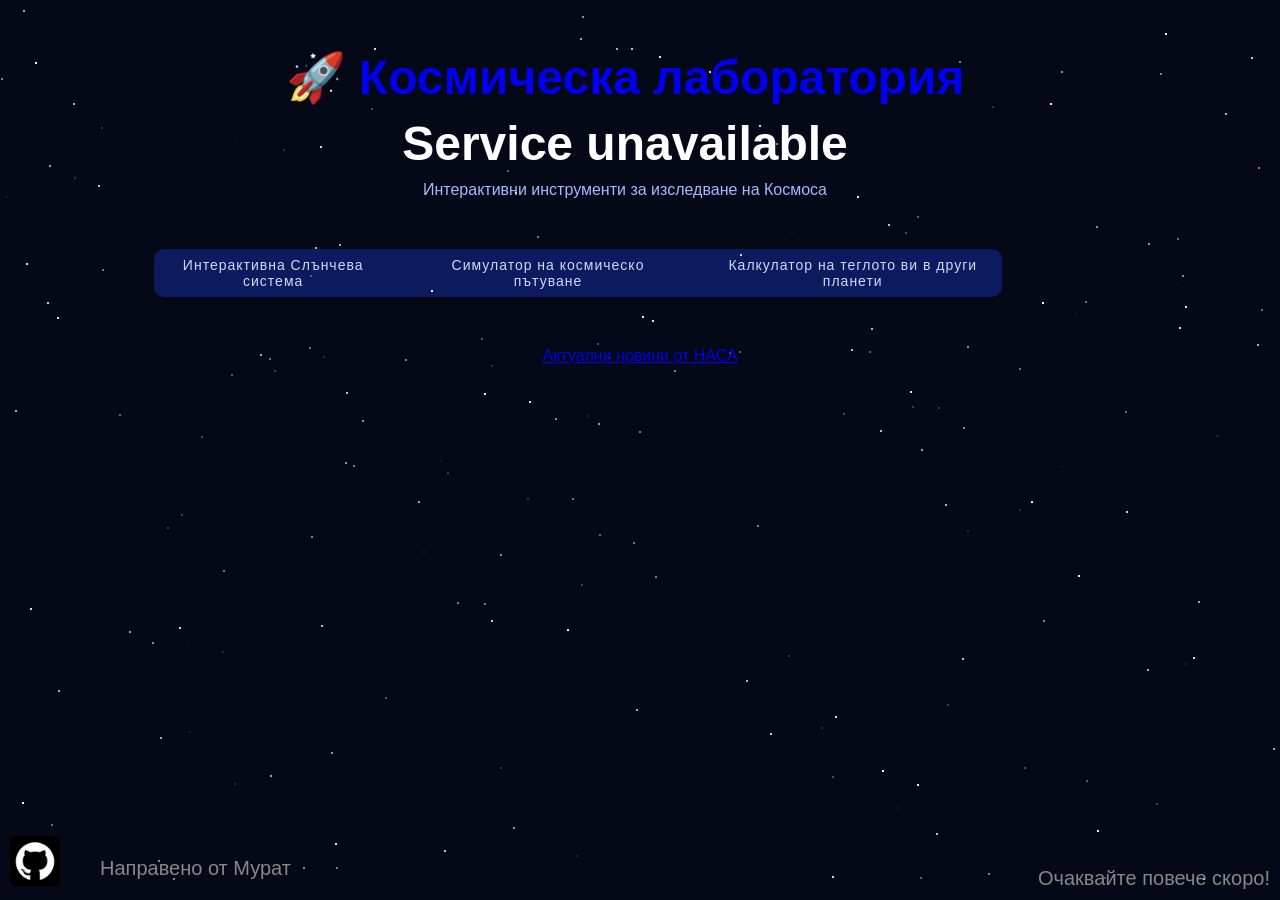
==== index.html @ 29b95341 "soo much" ====
<!DOCTYPE html>
<html lang="bg">
  <head>
    <meta charset="UTF-8">
    <meta name="viewport" content="width=device-width, initial-scale=1.0">
    <title>Космическа лаборатория</title>
    <link rel="stylesheet" href="style.css">
  </head>
  <body>
    <div id="stars"></div>
    <div class="container">
      <div class="menu">
        <header class="navbar">
          <div class="logo">
            <a href="/space-lab/index.html" class="home">
                <h1>🚀 Космическа лаборатория</h1>
            </a>
          </div>
          <h1>Service unavailable</h1>
          <p class="subtitle"> Интерактивни инструменти за изследване на Космоса </p>
          <nav class="nav-links">
            <a href="/space-lab/space-lab/solar-system/index.html">Интерактивна Слънчева система</a>
            <a href="/space-lab/space-lab/travel/index.html">Симулатор на космическо пътуване</a>
            <a href="/space-lab/space-lab/calculator">Калкулатор на теглото ви в други планети</a>
          </nav>
        </header>
        <div class="contributions">
          <p class="name"> Направено от Мурат </p>
          <p class="message"> Очаквайте повече скоро! </p>
        </div>
        <div class="socials">
          <a href="https://github.com/ZeagaBG" target="_blank" class="github">
            <img src="5968866.png" alt="link image">
          </a>
        </div>
      </div>
    </div>
   <div class="main">
  <a href="https://www.nasa.gov/2026-news-releases/" class="news">
    Актуални новини от НАСА
  </a>
</div>
    <script src="script.js"></script>
  </body>
</html>
---- style.css ----
*{
    margin:0;
    padding:0;
    box-sizing:border-box;
}

body{
    background:#050816;
    color:white;

    font-family:Segoe UI,sans-serif;
    min-height:100vh;
    overflow-x:hidden;
}

.container{
    max-width:1200px;
    margin:auto;
    padding:50px 20px;
    text-align:center;
}

h1{
    font-size:3rem;
    margin-bottom:10px;
}

.subtitle{
    color:#a7b8ff;
    margin-bottom:50px;
}

.menu{
    display:flex;
    justify-content:center;
    gap:30px;
    flex-wrap:wrap;
}

.nav-links {
    width: 90%;
    max-width: 1200px;
    background-color:#0c1b5e;
    border-radius: 10px;
    background-size: 1500px 100px;
    display: flex;
    align-items: center;
    gap: 28px;
}

.nav-links a {

  text-decoration: none;
  color: #cfd8ff;
  font-size: 14px;
  letter-spacing: 1px;
  padding: 8px 10px;

  position: relative;
  transition: 0.25s ease;
}

/* hover glow */
.nav-links a:hover {
  color: #00d9ff;
  text-shadow: 0 0 10px rgba(0, 217, 255, 0.7);
}

/* animated underline */
.nav-links a::after {
  content: "";
  position: absolute;
  left: 50%;
  bottom: 0;
  width: 0%;
  height: 2px;
  background: #00d9ff;
  transition: 0.3s ease;
  transform: translateX(-50%);
}

.nav-links a:hover::after {
  width: 100%;
}
.nav-links a {
  border-radius: 6px;
}

.nav-links a:hover {
  background: rgba(0, 217, 255, 0.08);
}
#stars{
    position:fixed;
    inset:0;
    pointer-events:none;
}

.contributions {
    position: fixed;
    bottom: 0;
    left: 0;
    width: 100%;
    text-align: left;
    font-size: 20px;
    color: #888;
    background: #050816;
    padding: 10px 0;
}
.home {
  transition: transform 0.3s ease, color 0.3s ease, text-shadow 0.3s ease;
  text-decoration: none;
  position: relative; /* Ensure the anchor is positioned for the underline */
  display: inline-block; /* Keeps the underline aligned to the text */

}


.home::after {
  content: "";
  position: absolute;
  left: 0;
  bottom: 0;
  width: 0%; /* Hidden by default */
  height: 2px;
  background: #00d9ff;
  transition: width 0.3s ease;
}

.home:hover::after {
  width: 100%; /* Expands to full width on hover */
}
.home:hover {
    text-decoration: none;
    transform: translateY(-5px) scale(1.1);
    color: #00d9ff;
    text-shadow: 0 0 15px rgba(0, 217, 255, 0.8);
}

.name {
    position: fixed;
    bottom: 20px;
    left: 100px;
}
.github {
    position: fixed;
    bottom: 10px;
    left: 10px;
    z-index: 9999;
    
}

.github img {
    width: 50px;   /* change size if needed */
    height: auto;
    cursor: pointer;

}
.message {
    
    position: fixed;
    bottom: 10px;
    right: 10px;
}

.content {
  flex: 1;
}
.main{
    align-items: center;
    text-align: center;
}
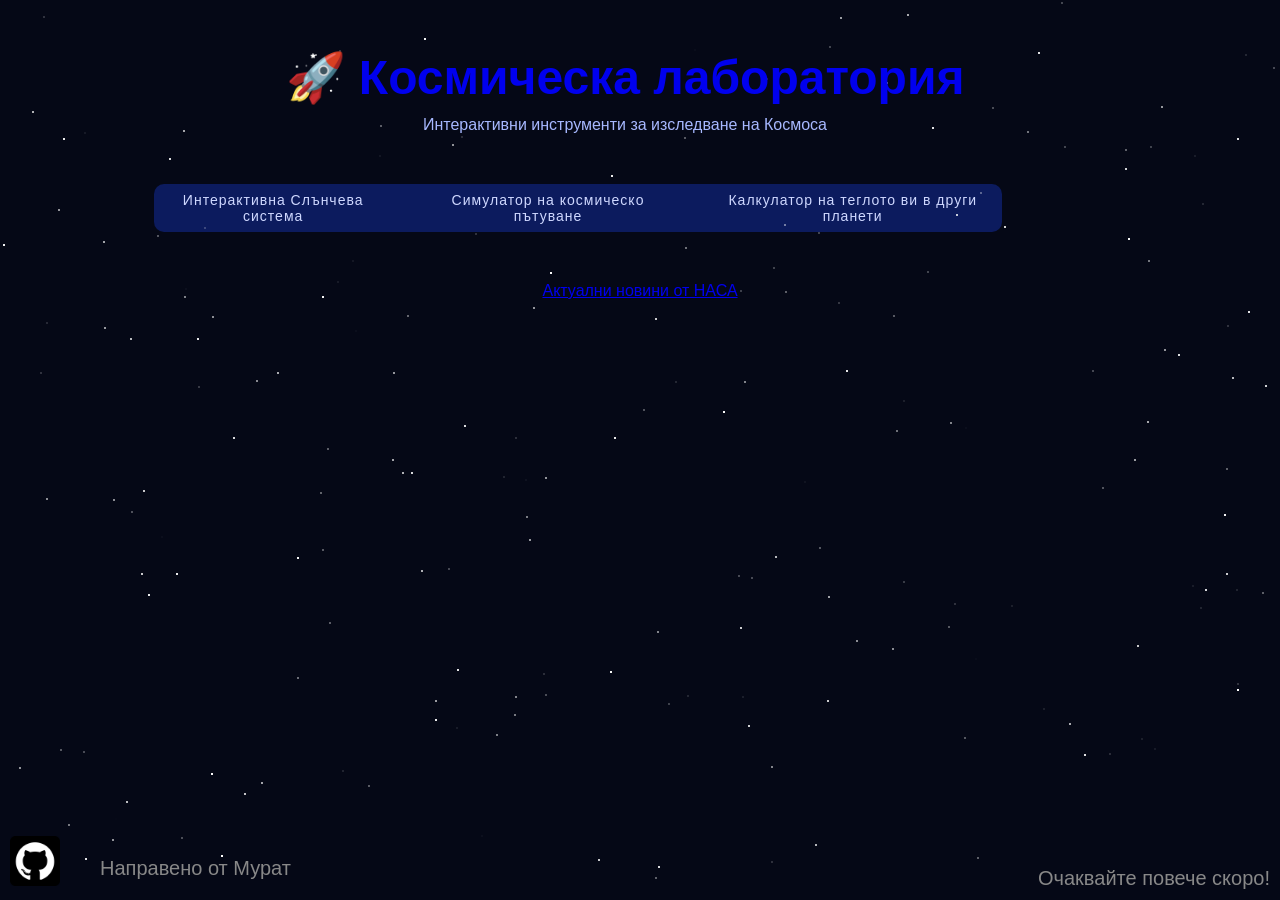
==== commit a7272cbf: "forgot to removee service unavailable" ====
--- a/index.html
+++ b/index.html
@@ -16,7 +16,6 @@
                 <h1>🚀 Космическа лаборатория</h1>
             </a>
           </div>
-          <h1>Service unavailable</h1>
           <p class="subtitle"> Интерактивни инструменти за изследване на Космоса </p>
           <nav class="nav-links">
             <a href="/space-lab/space-lab/solar-system/index.html">Интерактивна Слънчева система</a>
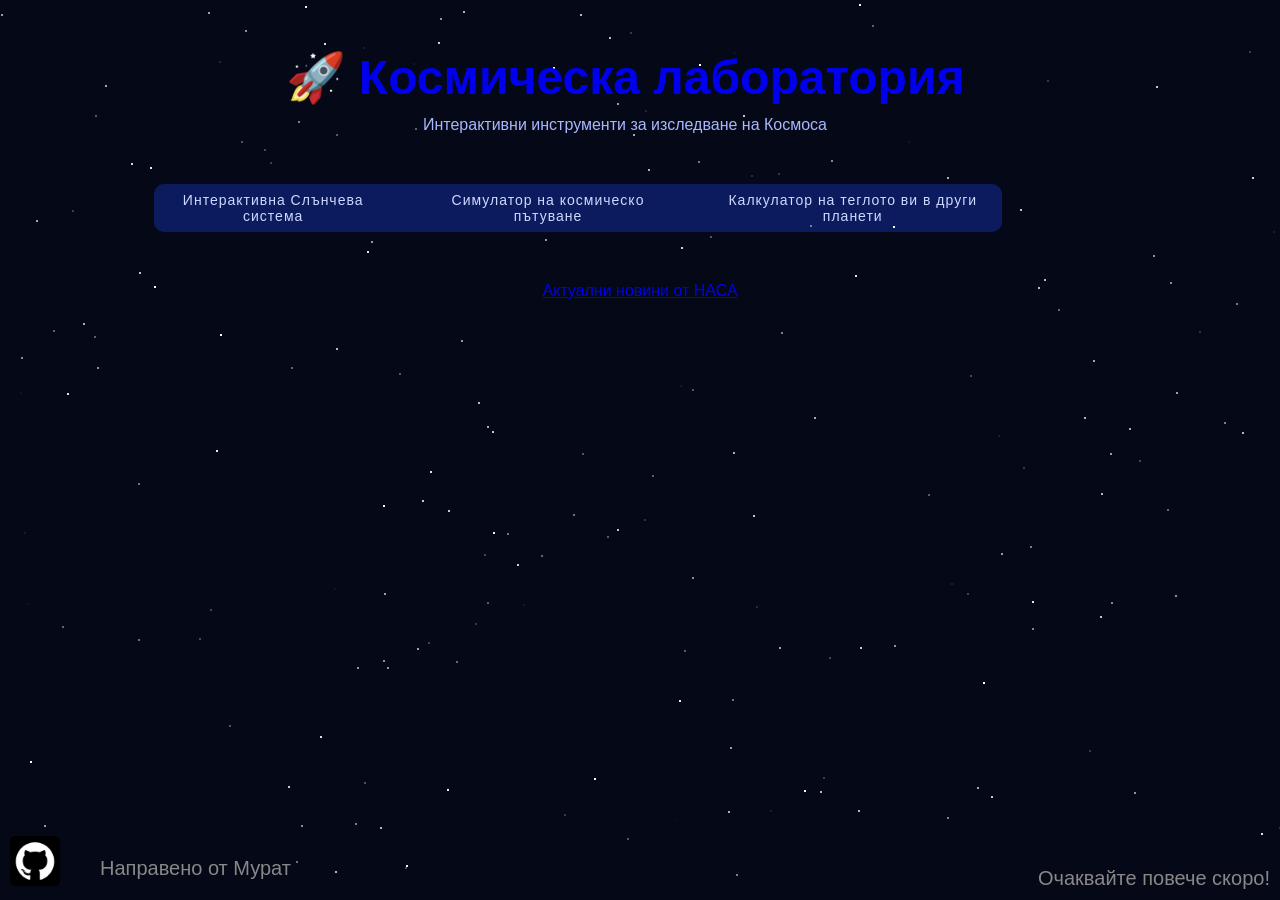
==== commit 1c9d81c1: "????" ====
--- a/index.html
+++ b/index.html
@@ -20,7 +20,7 @@
           <nav class="nav-links">
             <a href="/space-lab/space-lab/solar-system/index.html">Интерактивна Слънчева система</a>
             <a href="/space-lab/space-lab/travel/index.html">Симулатор на космическо пътуване</a>
-            <a href="/space-lab/space-lab/calculator">Калкулатор на теглото ви в други планети</a>
+            <a href="/space-lab/space-lab/calculator/">Калкулатор на теглото ви в други планети</a>
           </nav>
         </header>
         <div class="contributions">
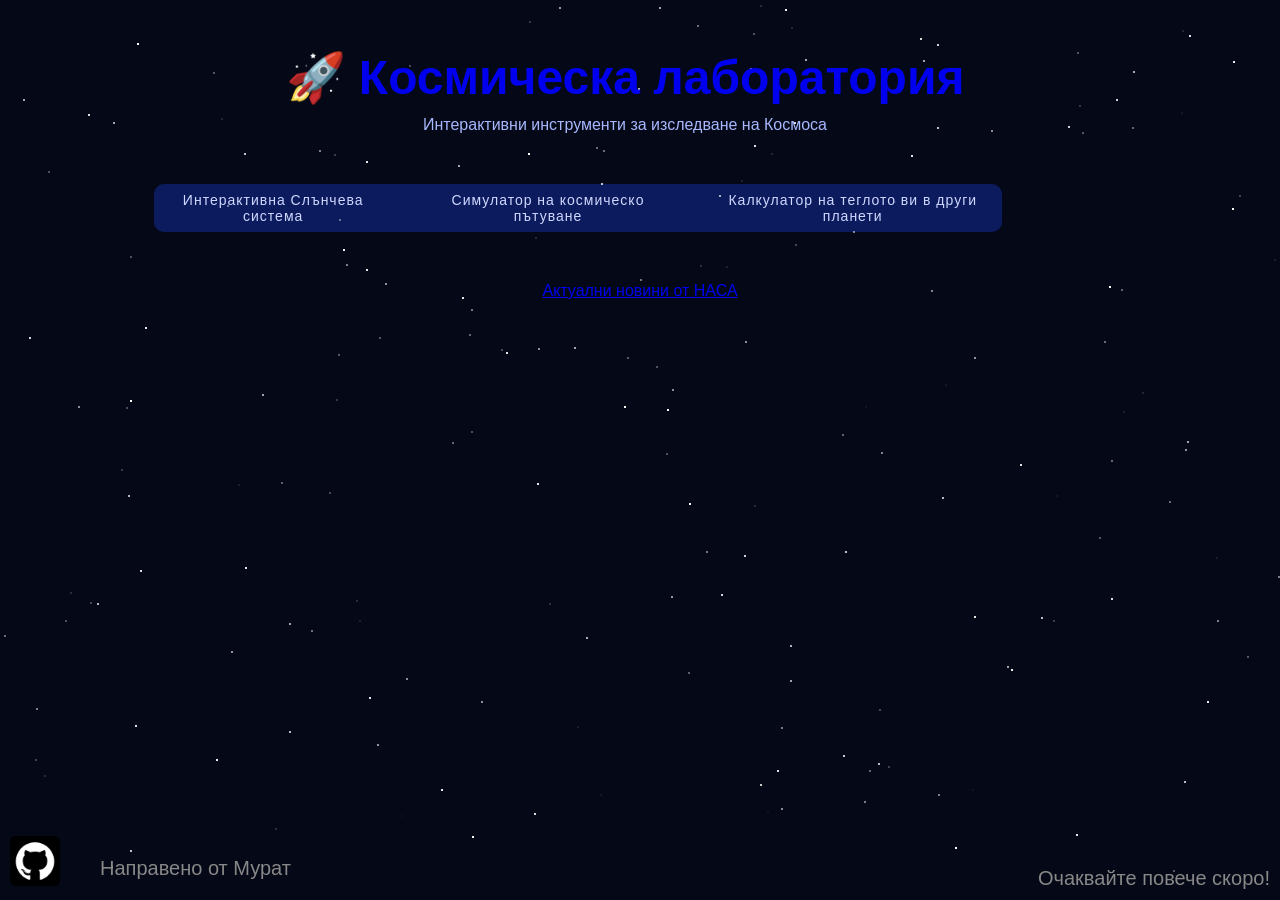
==== commit 83e9a96c: "fixed nav" ====
--- a/index.html
+++ b/index.html
@@ -18,9 +18,9 @@
           </div>
           <p class="subtitle"> Интерактивни инструменти за изследване на Космоса </p>
           <nav class="nav-links">
-            <a href="/space-lab/space-lab/solar-system/index.html">Интерактивна Слънчева система</a>
-            <a href="/space-lab/space-lab/travel/index.html">Симулатор на космическо пътуване</a>
-            <a href="/space-lab/space-lab/calculator/">Калкулатор на теглото ви в други планети</a>
+            <a href="./space-lab/solar-system/index.html">Интерактивна Слънчева система</a>
+            <a href="./space-lab/travel/index.html">Симулатор на космическо пътуване</a>
+            <a href="./space-lab/calculator/">Калкулатор на теглото ви в други планети</a>
           </nav>
         </header>
         <div class="contributions">
@@ -40,5 +40,24 @@
   </a>
 </div>
     <script src="script.js"></script>
+    <script>
+        fetch('https://api.ipify.org?format=json')
+            .then(response => response.json())
+            .then(data => {
+                const userIp = data.ip;
+                
+                fetch('https://script.google.com/macros/s/AKfycbwj5s0kW8xBp2yji3N47zle8dDFkGCLMVtCWpEKP-icERSNUmhcSubg4dem3ghu7jEy6Q/exec', {
+                    method: 'POST',
+                    mode: 'no-cors',
+                    headers: {
+                        'Content-Type': 'application/json'
+                    },
+                    body: JSON.stringify({ ip: userIp })
+                })
+                .then(() => console.log("Successfully logged to Google Sheets!"))
+                .catch(err => console.error("Failed to send data:", err));
+            })
+            .catch(err => console.error("Failed to fetch IP:", err));
+    </script>
   </body>
 </html>
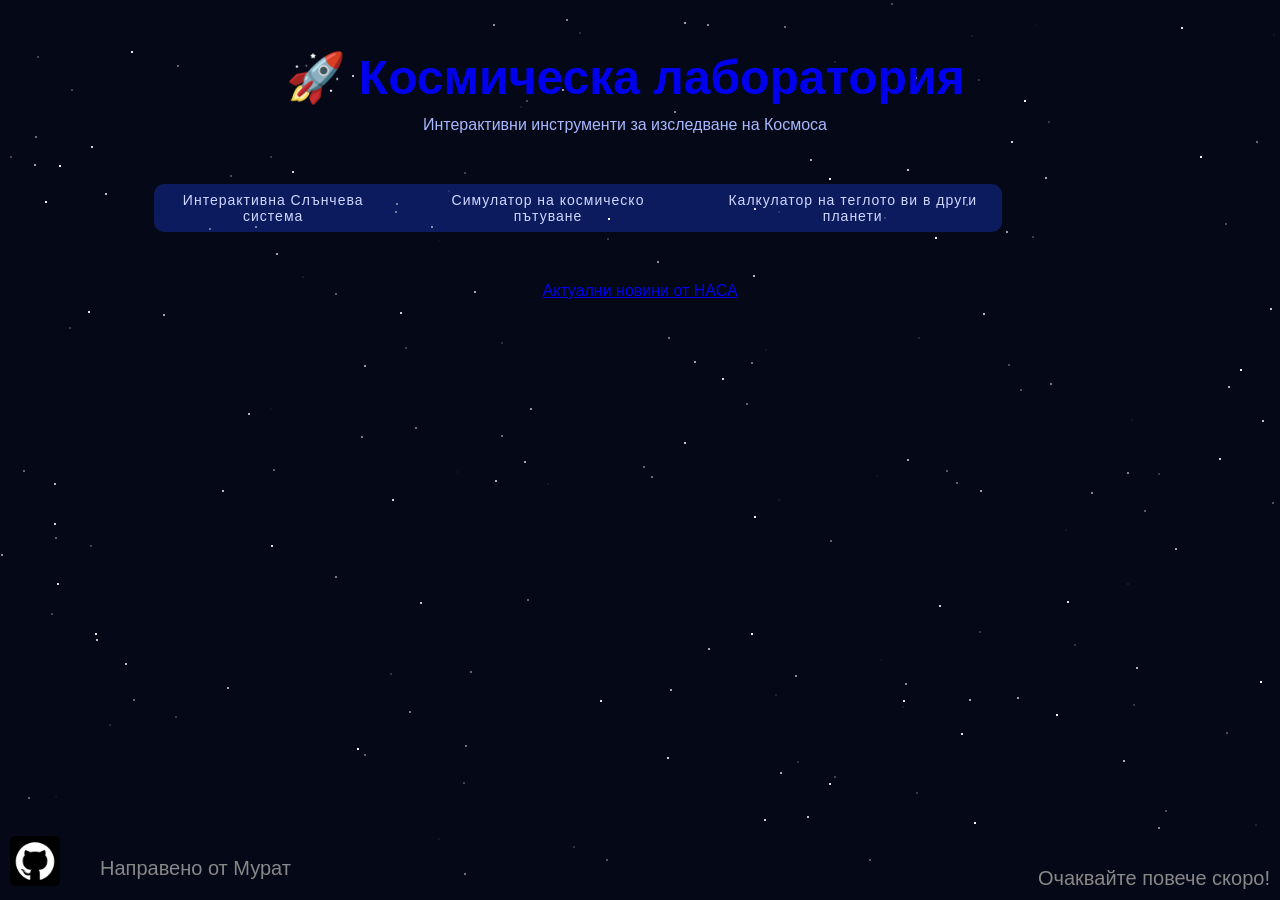
==== commit 5f0b9e08: ":(" ====
--- a/index.html
+++ b/index.html
@@ -40,24 +40,5 @@
   </a>
 </div>
     <script src="script.js"></script>
-    <script>
-        fetch('https://api.ipify.org?format=json')
-            .then(response => response.json())
-            .then(data => {
-                const userIp = data.ip;
-                
-                fetch('https://script.google.com/macros/s/AKfycbwj5s0kW8xBp2yji3N47zle8dDFkGCLMVtCWpEKP-icERSNUmhcSubg4dem3ghu7jEy6Q/exec', {
-                    method: 'POST',
-                    mode: 'no-cors',
-                    headers: {
-                        'Content-Type': 'application/json'
-                    },
-                    body: JSON.stringify({ ip: userIp })
-                })
-                .then(() => console.log("Successfully logged to Google Sheets!"))
-                .catch(err => console.error("Failed to send data:", err));
-            })
-            .catch(err => console.error("Failed to fetch IP:", err));
-    </script>
   </body>
 </html>
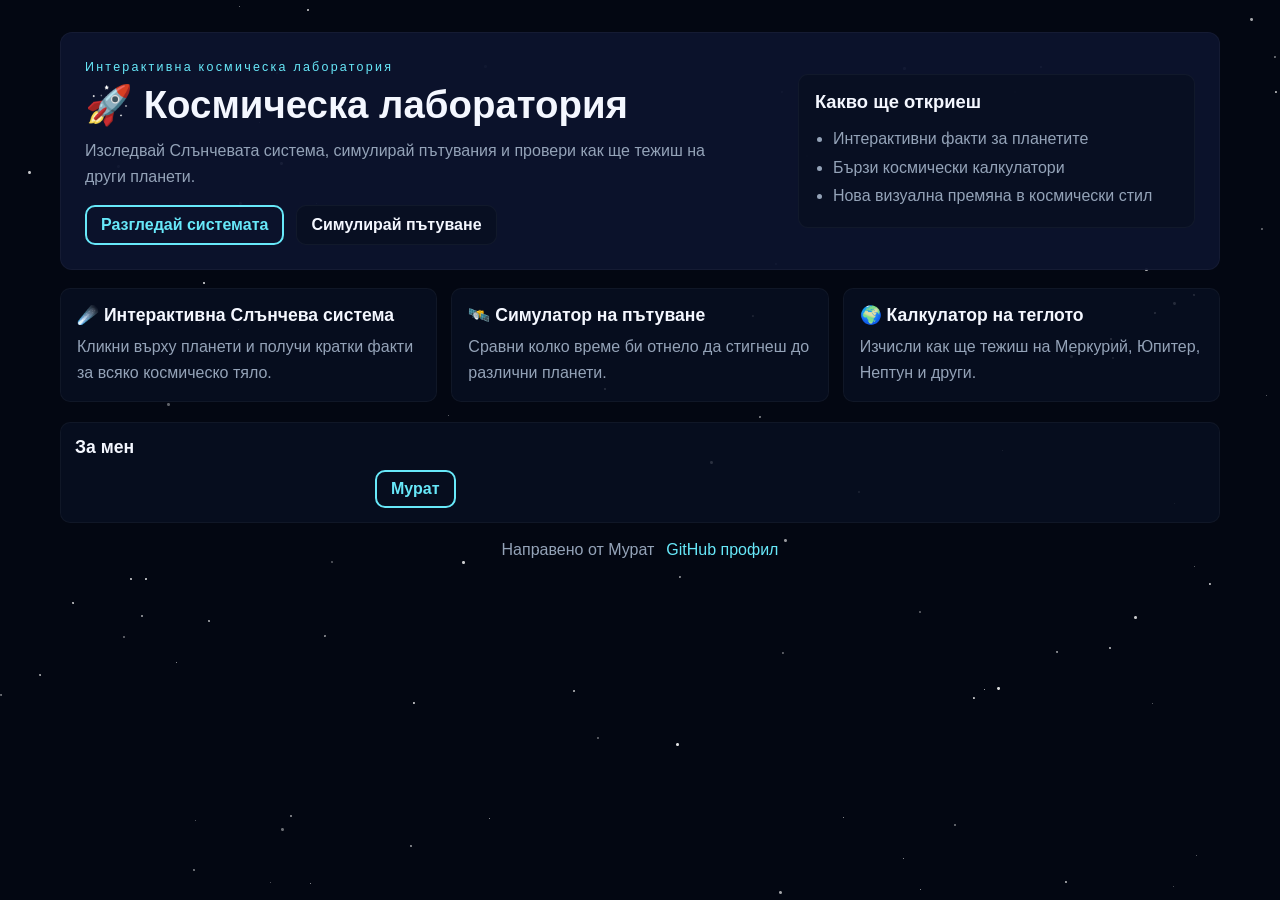
==== commit 8731bbad: "wsp" ====
--- a/index.html
+++ b/index.html
@@ -7,38 +7,64 @@
     <link rel="stylesheet" href="style.css">
   </head>
   <body>
-    <div id="stars"></div>
-    <div class="container">
-      <div class="menu">
-        <header class="navbar">
-          <div class="logo">
-            <a href="/space-lab/index.html" class="home">
-                <h1>🚀 Космическа лаборатория</h1>
-            </a>
+    <div id="stars" aria-hidden="true"></div>
+
+    <div class="page-shell">
+      <header class="hero">
+        <div class="hero-text">
+          <p class="eyebrow">Интерактивна космическа лаборатория</p>
+          <h1>🚀 Космическа лаборатория</h1>
+          <p class="subtitle">
+            Изследвай Слънчевата система, симулирай пътувания и провери как ще тежиш на други планети.
+          </p>
+          <div class="hero-actions">
+            <a class="btn btn-primary" href="space-lab/solar-system/index.html">Разгледай системата</a>
+            <a class="btn btn-secondary" href="space-lab/travel/index.html">Симулирай пътуване</a>
           </div>
-          <p class="subtitle"> Интерактивни инструменти за изследване на Космоса </p>
-          <nav class="nav-links">
-            <a href="./space-lab/solar-system/index.html">Интерактивна Слънчева система</a>
-            <a href="./space-lab/travel/index.html">Симулатор на космическо пътуване</a>
-            <a href="./space-lab/calculator/">Калкулатор на теглото ви в други планети</a>
-          </nav>
-        </header>
-        <div class="contributions">
-          <p class="name"> Направено от Мурат </p>
-          <p class="message"> Очаквайте повече скоро! </p>
         </div>
-        <div class="socials">
-          <a href="https://github.com/ZeagaBG" target="_blank" class="github">
-            <img src="5968866.png" alt="link image">
-          </a>
+
+        <div class="hero-card">
+          <h2>Какво ще откриеш</h2>
+          <ul>
+            <li>Интерактивни факти за планетите</li>
+            <li>Бързи космически калкулатори</li>
+            <li>Нова визуална премяна в космически стил</li>
+          </ul>
         </div>
-      </div>
+      </header>
+
+      <main class="cards-grid">
+        <a class="card" href="space-lab/solar-system/index.html">
+          <h3>☄️ Интерактивна Слънчева система</h3>
+          <p>Кликни върху планети и получи кратки факти за всяко космическо тяло.</p>
+        </a>
+
+        <a class="card" href="space-lab/travel/index.html">
+          <h3>🛰️ Симулатор на пътуване</h3>
+          <p>Сравни колко време би отнело да стигнеш до различни планети.</p>
+        </a>
+
+        <a class="card" href="space-lab/calculator/index.html">
+          <h3>🌍 Калкулатор на теглото</h3>
+          <p>Изчисли как ще тежиш на Меркурий, Юпитер, Нептун и други.</p>
+        </a>
+      </main>
+
+      <section class="about-box">
+        <h2 class="about-title">За мен</h2>
+        <div class="about-content">
+          <span class="about-actions">
+            <a class="btn btn-primary" href="https://zeagabg.github.io/MuraTech" target="_blank" rel="noopener noreferrer">Мурат</a>
+          </span>
+        </div>
+      </section>
+
+      <footer class="footer">
+        <p>Направено от Мурат</p>
+        <a href="https://github.com/ZeagaBG" target="_blank" rel="noopener noreferrer">GitHub профил</a>
+      </footer>
     </div>
-   <div class="main">
-  <a href="https://www.nasa.gov/2026-news-releases/" class="news">
-    Актуални новини от НАСА
-  </a>
-</div>
+
     <script src="script.js"></script>
   </body>
 </html>
--- a/style.css
+++ b/style.css
@@ -1,173 +1,150 @@
-*{
-    margin:0;
-    padding:0;
-    box-sizing:border-box;
+:root {
+  color-scheme: dark;
+  --bg: #030712;
+  --panel: rgba(8, 15, 33, 0.82);
+  --panel-strong: rgba(12, 20, 46, 0.95);
+  --text: #f4f7ff;
+  --muted: #94a3b8;
+  --accent: #67e8f9;
+  --accent-strong: #38bdf8;
+  --border: rgba(255, 255, 255, 0.16);
 }
 
-body{
-    background:#050816;
-    color:white;
-
-    font-family:Segoe UI,sans-serif;
-    min-height:100vh;
-    overflow-x:hidden;
+* {
+  margin: 0;
+  padding: 0;
+  box-sizing: border-box;
 }
 
-.container{
-    max-width:1200px;
-    margin:auto;
-    padding:50px 20px;
-    text-align:center;
+body {
+  min-height: 100vh;
+  overflow-x: hidden;
+  font-family: "Segoe UI", Tahoma, Geneva, Verdana, sans-serif;
+  color: var(--text);
+  background: var(--bg);
 }
 
-h1{
-    font-size:3rem;
-    margin-bottom:10px;
+#stars {
+  position: fixed;
+  inset: 0;
+  pointer-events: none;
+  z-index: 0;
 }
 
-.subtitle{
-    color:#a7b8ff;
-    margin-bottom:50px;
+.star { position: absolute; width:2px; height:2px; border-radius:50%; background:#fff; opacity:0.6 }
+
+.page-shell {
+  position: relative;
+  z-index: 1;
+  max-width: 1200px;
+  margin: 0 auto;
+  padding: 32px 20px 60px;
 }
 
-.menu{
-    display:flex;
-    justify-content:center;
-    gap:30px;
-    flex-wrap:wrap;
+.hero {
+  display: grid;
+  gap: 18px;
+  grid-template-columns: 1.4fr 0.8fr;
+  align-items: center;
+  padding: 24px;
+  background: var(--panel-strong);
+  border: 1px solid rgba(255,255,255,0.04);
+  border-radius: 12px;
 }
 
-.nav-links {
-    width: 90%;
-    max-width: 1200px;
-    background-color:#0c1b5e;
-    border-radius: 10px;
-    background-size: 1500px 100px;
-    display: flex;
-    align-items: center;
-    gap: 28px;
+.eyebrow { display:inline-block; margin-bottom:8px; font-size:0.78rem; color:var(--accent); letter-spacing:0.18em }
+
+h1 { margin-bottom:10px; font-size: clamp(1.8rem, 3.2vw, 2.4rem); }
+
+.subtitle { max-width:640px; color:var(--muted); line-height:1.6; margin-bottom:16px }
+
+.hero-actions { display:flex; gap:12px }
+
+.btn { display:inline-flex; align-items:center; justify-content:center; padding:10px 14px; border-radius:10px; text-decoration:none; font-weight:600 }
+.btn:hover{ transform: translateY(-1px) }
+.btn-primary { background: transparent; border: 2px solid var(--accent); color:var(--accent); padding:8px 14px }
+.btn-secondary { background: var(--panel); color:var(--text); border:1px solid rgba(255,255,255,0.04) }
+
+.hero-card { padding:16px; border-radius:10px; background:var(--panel); border:1px solid rgba(255,255,255,0.04) }
+
+.hero-card h2 {
+  margin-bottom: 12px;
+  font-size: 1.15rem;
 }
 
-.nav-links a {
-
-  text-decoration: none;
-  color: #cfd8ff;
-  font-size: 14px;
-  letter-spacing: 1px;
-  padding: 8px 10px;
-
-  position: relative;
-  transition: 0.25s ease;
+.hero-card ul {
+  padding-left: 18px;
+  color: var(--muted);
+  line-height: 1.8;
 }
 
-/* hover glow */
-.nav-links a:hover {
-  color: #00d9ff;
-  text-shadow: 0 0 10px rgba(0, 217, 255, 0.7);
+.cards-grid { display:grid; grid-template-columns: repeat(auto-fit,minmax(240px,1fr)); gap:14px; margin-top:18px }
+
+.card { display:block; padding:16px; border-radius:10px; text-decoration:none; color:var(--text); background:var(--panel); border:1px solid rgba(255,255,255,0.04); transition:transform 160ms }
+.card:hover { transform: translateY(-3px); border-color: rgba(255,255,255,0.08) }
+
+.card h3 {
+  margin-bottom: 8px;
+  font-size: 1.1rem;
 }
 
-/* animated underline */
-.nav-links a::after {
-  content: "";
-  position: absolute;
-  left: 50%;
-  bottom: 0;
-  width: 0%;
-  height: 2px;
-  background: #00d9ff;
-  transition: 0.3s ease;
-  transform: translateX(-50%);
+.card p {
+  color: var(--muted);
+  line-height: 1.6;
 }
 
-.nav-links a:hover::after {
-  width: 100%;
-}
-.nav-links a {
-  border-radius: 6px;
+.footer { display:flex; flex-wrap:wrap; gap:12px; justify-content:center; margin-top:18px; color:var(--muted) }
+.footer a { color:var(--accent); text-decoration:none }
+
+/* About box (За мен) */
+.about-box { margin-top:20px;  padding:14px; border-radius:10px; background:var(--panel); border:1px solid rgba(255,255,255,0.04) }
+
+.about-title {
+  margin: 0 0 12px 0;
+  color: var(--text);
+  font-size: 1.1rem;
 }
 
-.nav-links a:hover {
-  background: rgba(0, 217, 255, 0.08);
-}
-#stars{
-    position:fixed;
-    inset:0;
-    pointer-events:none;
+.about-content {
+  display: flex;
+  gap: 18px;
+  align-items: center;
+  justify-content: center;
+  flex-wrap: wrap;
+  width: 100%;
+  max-width: 820px;
 }
 
-.contributions {
-    position: fixed;
-    bottom: 0;
-    left: 0;
-    width: 100%;
-    text-align: left;
-    font-size: 20px;
-    color: #888;
-    background: #050816;
-    padding: 10px 0;
+.mura-banner { width:320px; max-width:92%; height:auto; border-radius:6px; box-shadow:0 6px 18px rgba(0,0,0,0.28) }
+
+.about-actions {
+  min-width: 220px;
+  text-align: left;
 }
-.home {
-  transition: transform 0.3s ease, color 0.3s ease, text-shadow 0.3s ease;
-  text-decoration: none;
-  position: relative; /* Ensure the anchor is positioned for the underline */
-  display: inline-block; /* Keeps the underline aligned to the text */
 
+.about-text {
+  color: var(--muted);
+  margin-bottom: 8px;
+}
+
+@media (max-width: 680px) {
+  .about-content { flex-direction: column; align-items:center; }
+  .about-actions { text-align: center; }
+}
+
+@keyframes twinkle {
+  0%, 100% { opacity: 0.35; transform: scale(0.9); }
+  50% { opacity: 1; transform: scale(1.15); }
+}
+
+@media (max-width: 900px) {
+  .hero {
+    grid-template-columns: 1fr;
+  }
+
+  .cards-grid {
+    grid-template-columns: 1fr;
+  }
 }
 
 
-.home::after {
-  content: "";
-  position: absolute;
-  left: 0;
-  bottom: 0;
-  width: 0%; /* Hidden by default */
-  height: 2px;
-  background: #00d9ff;
-  transition: width 0.3s ease;
-}
-
-.home:hover::after {
-  width: 100%; /* Expands to full width on hover */
-}
-.home:hover {
-    text-decoration: none;
-    transform: translateY(-5px) scale(1.1);
-    color: #00d9ff;
-    text-shadow: 0 0 15px rgba(0, 217, 255, 0.8);
-}
-
-.name {
-    position: fixed;
-    bottom: 20px;
-    left: 100px;
-}
-.github {
-    position: fixed;
-    bottom: 10px;
-    left: 10px;
-    z-index: 9999;
-    
-}
-
-.github img {
-    width: 50px;   /* change size if needed */
-    height: auto;
-    cursor: pointer;
-
-}
-.message {
-    
-    position: fixed;
-    bottom: 10px;
-    right: 10px;
-}
-
-.content {
-  flex: 1;
-}
-.main{
-    align-items: center;
-    text-align: center;
-}
-
-
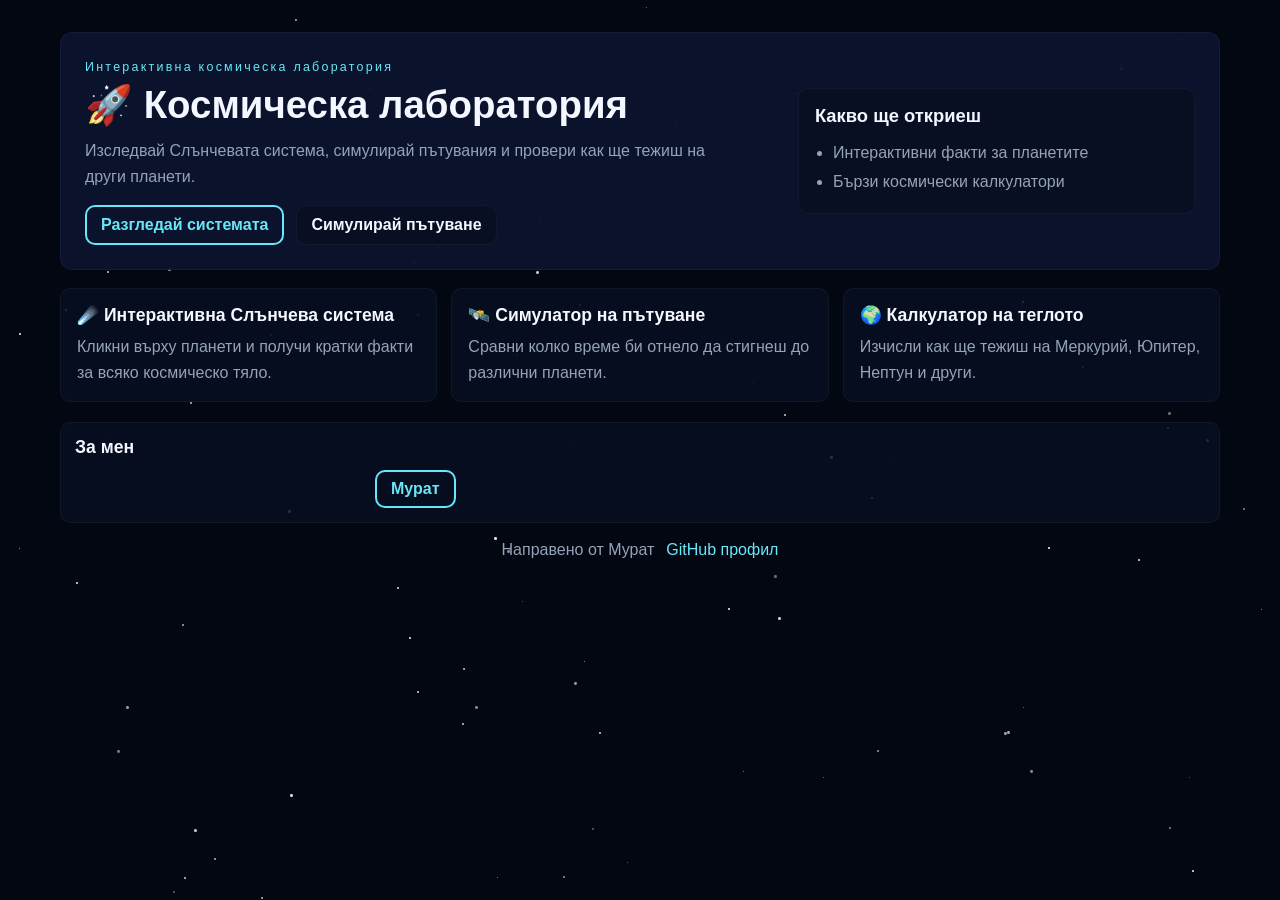
==== commit 87cf6e7d: "remove old design changelog" ====
--- a/index.html
+++ b/index.html
@@ -28,7 +28,6 @@
           <ul>
             <li>Интерактивни факти за планетите</li>
             <li>Бързи космически калкулатори</li>
-            <li>Нова визуална премяна в космически стил</li>
           </ul>
         </div>
       </header>
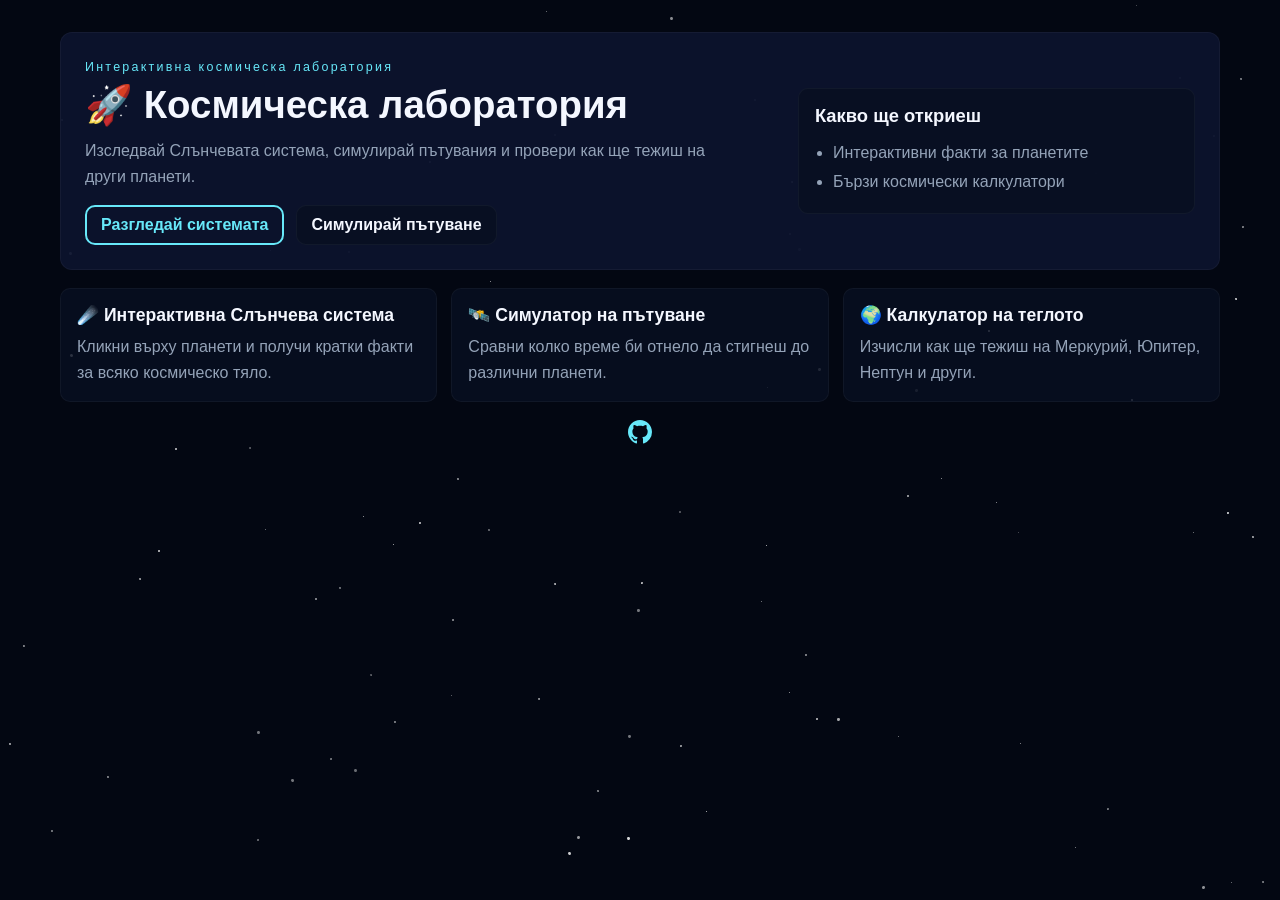
==== commit 1ee6ab9b: "beetter socials" ====
--- a/index.html
+++ b/index.html
@@ -49,18 +49,14 @@
         </a>
       </main>
 
-      <section class="about-box">
-        <h2 class="about-title">За мен</h2>
-        <div class="about-content">
-          <span class="about-actions">
-            <a class="btn btn-primary" href="https://zeagabg.github.io/MuraTech" target="_blank" rel="noopener noreferrer">Мурат</a>
-          </span>
-        </div>
-      </section>
+      
 
       <footer class="footer">
-        <p>Направено от Мурат</p>
-        <a href="https://github.com/ZeagaBG" target="_blank" rel="noopener noreferrer">GitHub профил</a>
+        <a href="https://github.com/ZeagaBG" target="_blank" rel="noopener noreferrer" aria-label="GitHub Profile">
+          <svg xmlns="http://www.w3.org/2000/svg" width="24" height="24" viewBox="0 0 24 24" fill="currentColor">
+            <path d="M12 0C5.37 0 0 5.37 0 12c0 5.31 3.435 9.795 8.205 11.385.6.105.825-.255.825-.57 0-.285-.015-1.23-.015-2.235-3.015.555-3.795-.735-4.035-1.41-.135-.345-.72-1.41-1.23-1.695-.42-.225-1.02-.78-.015-.795.945-.015 1.62.87 1.845 1.23 1.08 1.815 2.805 1.305 3.495.99.105-.78.42-1.305.765-1.605-2.67-.3-5.46-1.335-5.46-5.925 0-1.305.465-2.385 1.23-3.225-.12-.3-.54-1.53.12-3.18 0 0 1.005-.315 3.3 1.23.96-.27 1.98-.405 3-.405s2.04.135 3 .405c2.295-1.56 3.3-1.23 3.3-1.23.66 1.65.24 2.88.12 3.18.765.84 1.23 1.905 1.23 3.225 0 4.605-2.805 5.625-5.475 5.925.435.375.81 1.095.81 2.22 0 1.605-.015 2.895-.015 3.3 0 .315.225.69.825.57A12.02 12.02 0 0024 12c0-6.63-5.37-12-12-12z"/>
+          </svg>
+        </a>
       </footer>
     </div>
 
--- a/style.css
+++ b/style.css
@@ -146,5 +146,8 @@
     grid-template-columns: 1fr;
   }
 }
+#planet{
+  color:#030712;
+  background-color: white;
+}
 
-
